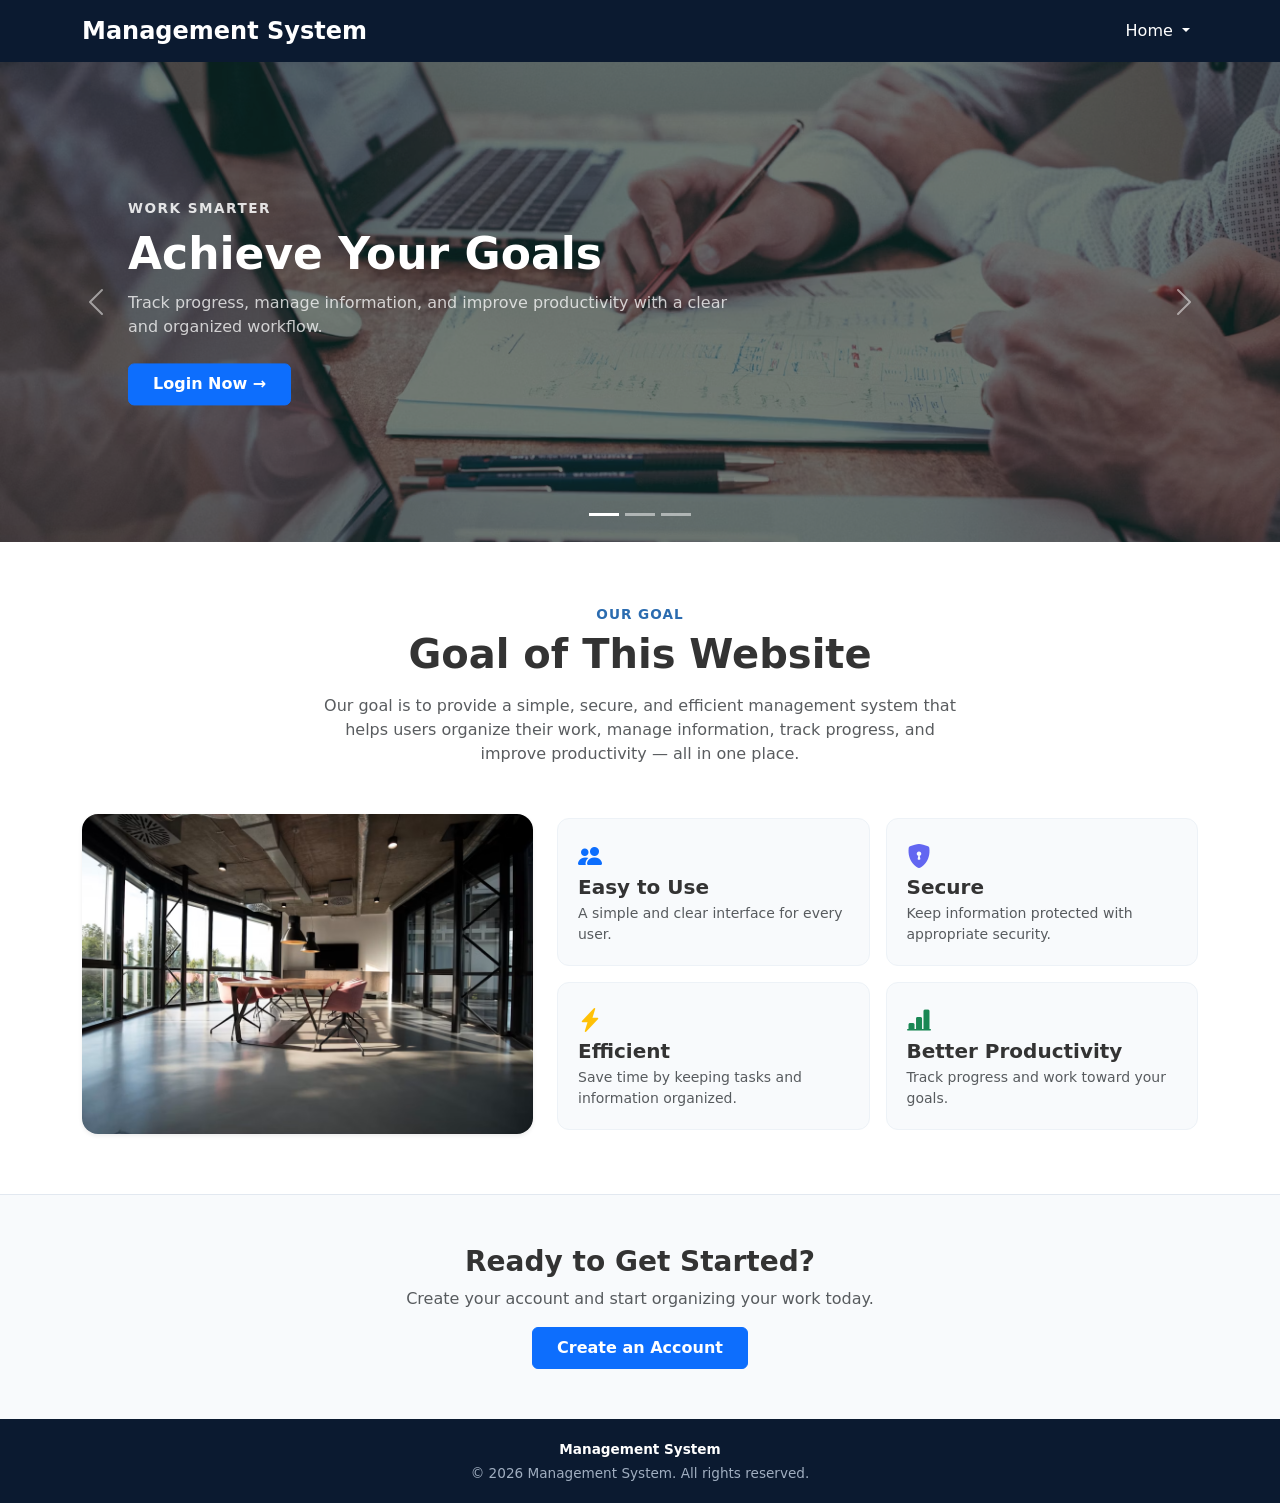
==== index.html @ 51155a09 "feat: complete management system website" ====
<!DOCTYPE html>
<html lang="en">

<head>
    <meta charset="UTF-8">
    <meta name="viewport" content="width=device-width, initial-scale=1.0">
    <title>Management System</title>

    <!-- Bootstrap 5 CSS -->
    <link href="https://cdn.jsdelivr.net/npm/bootstrap@5.3.3/dist/css/bootstrap.min.css" rel="stylesheet">
    <!-- Bootstrap Icons -->
    <link rel="stylesheet" href="https://cdn.jsdelivr.net/npm/bootstrap-icons@1.11.3/font/bootstrap-icons.min.css">
    <link rel="stylesheet" href="style.css">
</head>

<body>

    <!-- ================= HEADER / NAVBAR ================= -->
    <nav class="navbar navbar-expand-lg navbar-dark custom-navbar py-2">
        <div class="container">
            <a class="navbar-brand fw-bold fs-4" href="index.html">Management System</a>

            <!-- Menu góc phải -->
            <div class="ms-auto">
                <ul class="navbar-nav">
                    <li class="nav-item dropdown">
                        <a class="nav-link dropdown-toggle text-white" href="#" role="button" data-bs-toggle="dropdown"
                            aria-expanded="false">
                            Home
                        </a>
                        <ul class="dropdown-menu dropdown-menu-end shadow">
                            <li><a class="dropdown-item" href="login.html">Login</a></li>
                            <li><a class="dropdown-item" href="#">Sign Up</a></li>
                            <li>
                                <hr class="dropdown-divider">
                            </li>
                            <li><a class="dropdown-item" href="#">Help</a></li>
                        </ul>
                    </li>
                </ul>
            </div>
        </div>
    </nav>

    <!-- ================= HERO SLIDER (CAROUSEL) ================= -->
    <div id="heroCarousel" class="carousel slide" data-bs-ride="carousel">
        <!-- Nút chấm chuyển slide -->
        <div class="carousel-indicators">
            <button type="button" data-bs-target="#heroCarousel" data-bs-slide-to="0" class="active"
                aria-current="true"></button>
            <button type="button" data-bs-target="#heroCarousel" data-bs-slide-to="1"></button>
            <button type="button" data-bs-target="#heroCarousel" data-bs-slide-to="2"></button>
        </div>

        <div class="carousel-inner">
            <!-- Slide 1 -->
            <div class="carousel-item active">
                <img src="images/photo-1454165804606-c3d57bc86b40.avif"
                    alt="Work Smarter">
                <div class="carousel-caption-custom">
                    <div class="subtitle">WORK SMARTER</div>
                    <h1>Achieve Your Goals</h1>
                    <p class="fs-6 opacity-75 mb-4">Track progress, manage information, and improve productivity with a
                        clear and organized workflow.</p>
                    <a href="login.html" class="btn btn-primary px-4 py-2 rounded-2 fw-semibold">Login Now &rarr;</a>
                </div>
            </div>

            <!-- Slide 2 -->
            <div class="carousel-item">
                <img src="images/photo-1521737711867-e3b97375f902.avif"
                    alt="Work Together">
                <div class="carousel-caption-custom">
                    <div class="subtitle">WORK TOGETHER</div>
                    <h1>Better Team Collaboration</h1>
                    <p class="fs-6 opacity-75 mb-4">Keep your team connected, organize responsibilities, and manage
                        tasks in one convenient place.</p>
                    <a href="#" class="btn btn-primary px-4 py-2 rounded-2 fw-semibold">Join Us &rarr;</a>
                </div>
            </div>

            <!-- Slide 3 -->
            <div class="carousel-item">
                <img src="images/photo-1497366754035-f200968a6e72.avif"
                    alt="Welcome">
                <div class="carousel-caption-custom">
                    <div class="subtitle">WELCOME TO OUR PLATFORM</div>
                    <h1>Management Made Simple</h1>
                    <p class="fs-6 opacity-75 mb-4">Simplify your work, stay organized, and achieve more with our
                        easy-to-use management system.</p>
                    <a href="#" class="btn btn-primary px-4 py-2 rounded-2 fw-semibold">Get Started &rarr;</a>
                </div>
            </div>
        </div>

        <!-- Nút điều hướng Previous / Next -->
        <button class="carousel-control-prev" type="button" data-bs-target="#heroCarousel" data-bs-slide="prev">
            <span class="carousel-control-prev-icon" aria-hidden="true"></span>
            <span class="visually-hidden">Previous</span>
        </button>
        <button class="carousel-control-next" type="button" data-bs-target="#heroCarousel" data-bs-slide="next">
            <span class="carousel-control-next-icon" aria-hidden="true"></span>
            <span class="visually-hidden">Next</span>
        </button>
    </div>

    <!-- ================= GOAL SECTION ================= -->
    <section class="goal-section">
        <div class="container">
            <div class="text-center mb-5">
                <span class="goal-badge">OUR GOAL</span>
                <h2 class="fw-bold fs-1 mt-1 mb-3">Goal of This Website</h2>
                <p class="text-muted mx-auto" style="max-width: 650px;">
                    Our goal is to provide a simple, secure, and efficient management system that helps users organize
                    their work, manage information, track progress, and improve productivity — all in one place.
                </p>
            </div>

            <div class="row g-4 align-items-center">
                <!-- Cột ảnh bên trái -->
                <div class="col-lg-5">
                    <img src="images/photo-1497366811353-6870744d04b2.avif"
                        alt="Office Goal" class="img-fluid rounded-4 shadow-sm w-100"
                        style="object-fit: cover; height: 320px;">
                </div>

                <!-- Cột 4 thẻ bên phải -->
                <div class="col-lg-7">
                    <div class="row g-3">
                        <div class="col-sm-6">
                            <div class="feature-card">
                                <i class="bi bi-people-fill feature-icon text-primary"></i>
                                <h5 class="fw-bold mb-1">Easy to Use</h5>
                                <p class="text-muted small mb-0">A simple and clear interface for every user.</p>
                            </div>
                        </div>
                        <div class="col-sm-6">
                            <div class="feature-card">
                                <i class="bi bi-shield-lock-fill feature-icon" style="color: #6366f1;"></i>
                                <h5 class="fw-bold mb-1">Secure</h5>
                                <p class="text-muted small mb-0">Keep information protected with appropriate security.
                                </p>
                            </div>
                        </div>
                        <div class="col-sm-6">
                            <div class="feature-card">
                                <i class="bi bi-lightning-charge-fill feature-icon text-warning"></i>
                                <h5 class="fw-bold mb-1">Efficient</h5>
                                <p class="text-muted small mb-0">Save time by keeping tasks and information organized.
                                </p>
                            </div>
                        </div>
                        <div class="col-sm-6">
                            <div class="feature-card">
                                <i class="bi bi-bar-chart-line-fill feature-icon text-success"></i>
                                <h5 class="fw-bold mb-1">Better Productivity</h5>
                                <p class="text-muted small mb-0">Track progress and work toward your goals.</p>
                            </div>
                        </div>
                    </div>
                </div>
            </div>
        </div>
    </section>

    <!-- ================= CALL TO ACTION ================= -->
    <section class="cta-section">
        <div class="container">
            <h3 class="fw-bold mb-2">Ready to Get Started?</h3>
            <p class="text-muted mb-3">Create your account and start organizing your work today.</p>
            <a href="#" class="btn btn-primary px-4 py-2 rounded-2 fw-semibold">Create an Account</a>
        </div>
    </section>

    <!-- ================= FOOTER ================= -->
    <footer>
        <div class="container">
            <p class="fw-semibold mb-1 text-white">Management System</p>
            <p class="mb-0">&copy; 2026 Management System. All rights reserved.</p>
        </div>
    </footer>

    <!-- Bootstrap 5 JS Bundle -->
    <script src="https://cdn.jsdelivr.net/npm/bootstrap@5.3.3/dist/js/bootstrap.bundle.min.js"></script>
    <!-- File JS riêng của bạn -->
    <script src="script.js"></script>
</body>

</html>
---- style.css ----
/* ================= GLOBAL & NAVBAR ================= */
body {
  font-family: system-ui, -apple-system, "Segoe UI", Roboto, "Helvetica Neue", Arial, sans-serif;
  color: #333;
}

.custom-navbar {
  background-color: #0b1a30; /* Màu xanh đen */
}

/* ================= TRANG INDEX: HERO CAROUSEL ================= */
.carousel-item {
  height: 480px;
  position: relative;
  background-color: #111;
}

.carousel-item img {
  height: 100%;
  width: 100%;
  object-fit: cover;
  opacity: 0.45;
}

.carousel-caption-custom {
  position: absolute;
  top: 50%;
  left: 10%;
  transform: translateY(-50%);
  text-align: left;
  max-width: 600px;
  color: #ffffff;
}

.carousel-caption-custom .subtitle {
  font-size: 0.85rem;
  letter-spacing: 1.5px;
  font-weight: 700;
  text-transform: uppercase;
  opacity: 0.85;
}

.carousel-caption-custom h1 {
  font-size: 2.75rem;
  font-weight: 800;
  margin: 10px 0;
}

/* ================= TRANG INDEX: GOAL SECTION ================= */
.goal-section {
  padding: 60px 0;
  background-color: #ffffff;
}

.goal-badge {
  color: #2b6cb0;
  font-weight: 700;
  font-size: 0.85rem;
  letter-spacing: 1px;
  text-transform: uppercase;
}

.feature-card {
  border: 1px solid #edf2f7;
  border-radius: 12px;
  padding: 20px;
  background: #f8fafc;
  transition: all 0.2s ease;
  height: 100%;
}

.feature-card:hover {
  box-shadow: 0 4px 12px rgba(0, 0, 0, 0.06);
}

.feature-icon {
  font-size: 1.5rem;
  margin-bottom: 10px;
}

.cta-section {
  background-color: #f8fafc;
  padding: 50px 0;
  text-align: center;
  border-top: 1px solid #e2e8f0;
}

/* ================= FOOTER ================= */
footer {
  background-color: #0b1a30;
  color: #a0aec0;
  text-align: center;
  padding: 20px 0;
  font-size: 0.85rem;
}

/* ================= TRANG LOGIN ================= */
.login-body {
  background-color: #f8fafc;
  min-height: 100vh;
  display: flex;
  align-items: center;
  justify-content: center;
}

.login-container {
  width: 100%;
  max-width: 440px;
  padding: 20px;
}

.brand-logo-circle {
  width: 56px;
  height: 56px;
  background-color: #6366f1;
  color: #ffffff;
  border-radius: 12px;
  display: flex;
  align-items: center;
  justify-content: center;
  font-size: 1.75rem;
  font-weight: bold;
}

.login-card {
  border-radius: 16px;
}

.btn-purple {
  background-color: #6366f1;
  border-color: #6366f1;
}

.btn-purple:hover {
  background-color: #4f46e5;
  border-color: #4f46e5;
}

.link-purple {
  color: #6366f1;
}

/* ================= TRANG HOME (COURSES) ================= */
.welcome-box {
  background-color: #ffffff;
  border: 1px solid #e2e8f0;
}

.course-card {
  border-radius: 12px;
  border: 1px solid #e2e8f0;
  border-left-width: 6px; /* Điểm nhấn viền màu bên trái */
}

/* 4 màu viền thẻ khóa học */
.border-top-coral {
  border-left-color: #f87171 !important;
}

.border-top-blue {
  border-left-color: #38bdf8 !important;
}

.border-top-purple {
  border-left-color: #a855f7 !important;
}

.border-top-yellow {
  border-left-color: #facc15 !important;
}
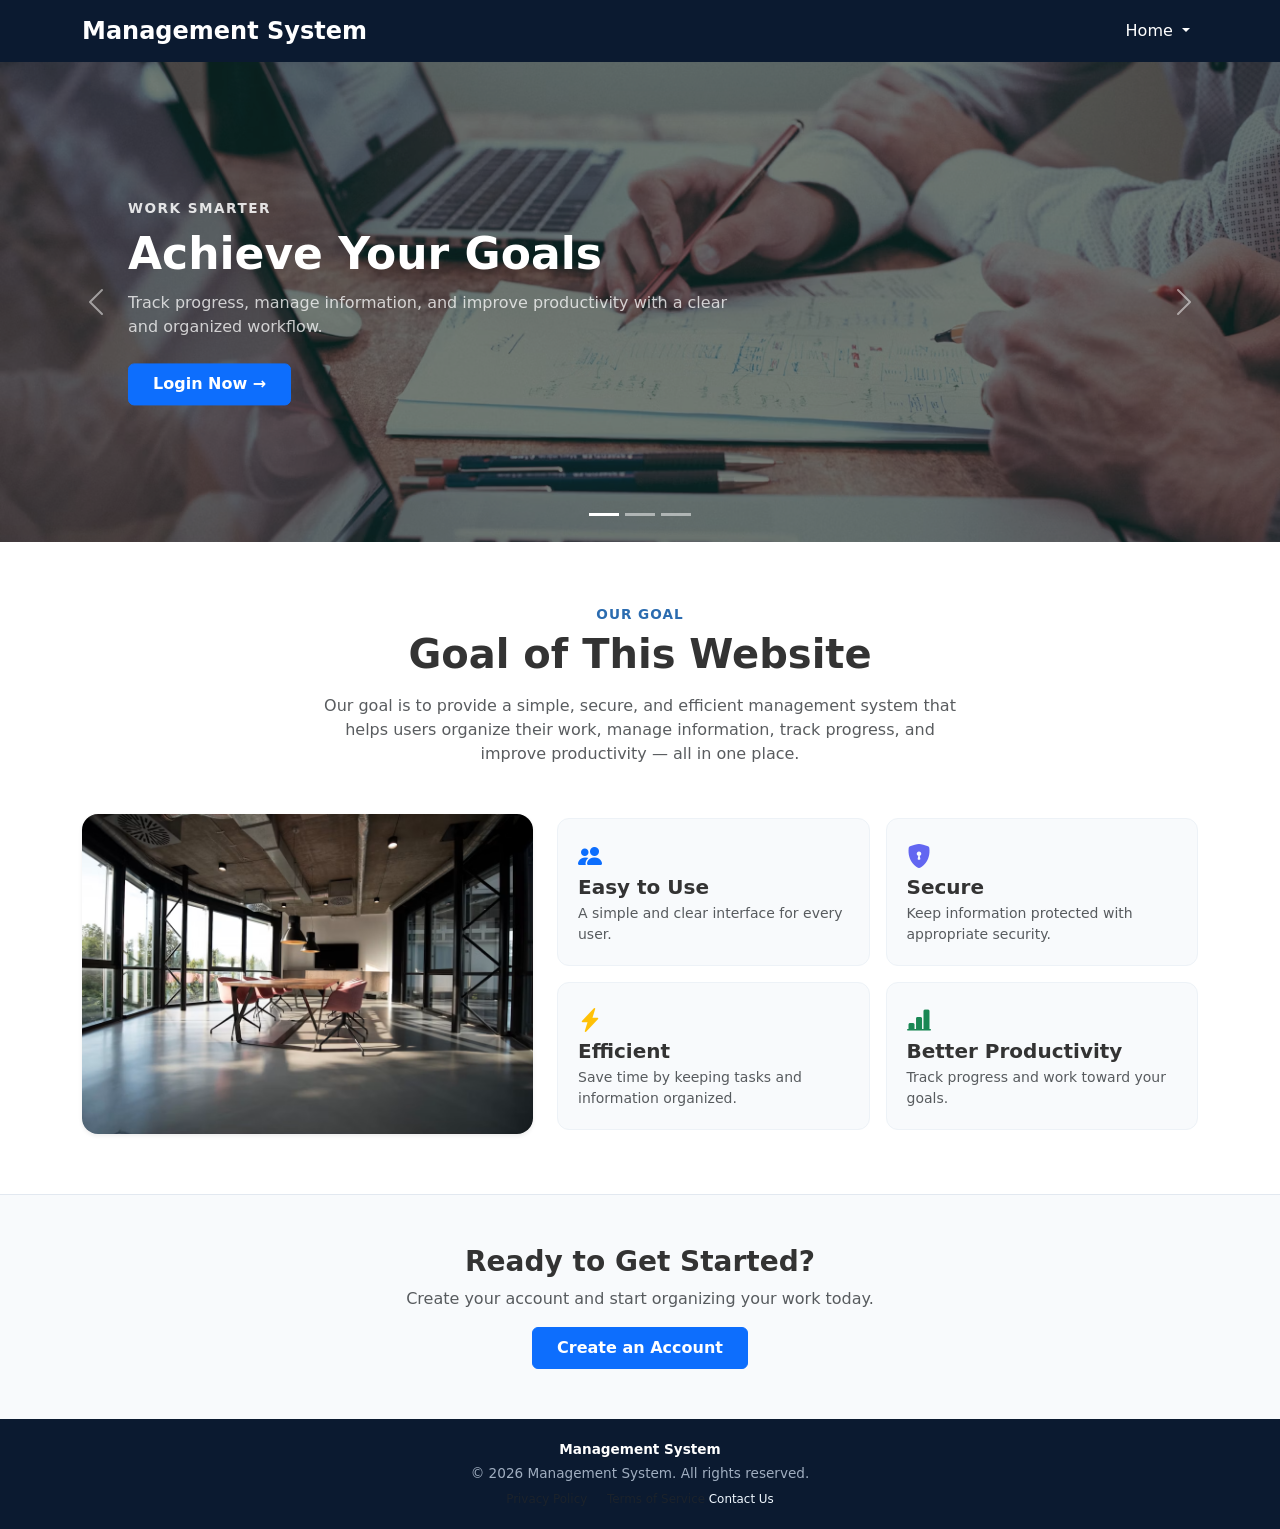
==== commit 0a7df5a8: "Update index page" ====
--- a/index.html
+++ b/index.html
@@ -6,21 +6,18 @@
     <meta name="viewport" content="width=device-width, initial-scale=1.0">
     <title>Management System</title>
 
-    <!-- Bootstrap 5 CSS -->
     <link href="https://cdn.jsdelivr.net/npm/bootstrap@5.3.3/dist/css/bootstrap.min.css" rel="stylesheet">
-    <!-- Bootstrap Icons -->
     <link rel="stylesheet" href="https://cdn.jsdelivr.net/npm/bootstrap-icons@1.11.3/font/bootstrap-icons.min.css">
     <link rel="stylesheet" href="style.css">
 </head>
 
 <body>
 
-    <!-- ================= HEADER / NAVBAR ================= -->
+    <!-- ======== HEADER / NAVBAR ============ -->
     <nav class="navbar navbar-expand-lg navbar-dark custom-navbar py-2">
         <div class="container">
             <a class="navbar-brand fw-bold fs-4" href="index.html">Management System</a>
 
-            <!-- Menu góc phải -->
             <div class="ms-auto">
                 <ul class="navbar-nav">
                     <li class="nav-item dropdown">
@@ -42,9 +39,8 @@
         </div>
     </nav>
 
-    <!-- ================= HERO SLIDER (CAROUSEL) ================= -->
+    <!-- ========== HERO SLIDER (CAROUSEL) ============= -->
     <div id="heroCarousel" class="carousel slide" data-bs-ride="carousel">
-        <!-- Nút chấm chuyển slide -->
         <div class="carousel-indicators">
             <button type="button" data-bs-target="#heroCarousel" data-bs-slide-to="0" class="active"
                 aria-current="true"></button>
@@ -53,10 +49,8 @@
         </div>
 
         <div class="carousel-inner">
-            <!-- Slide 1 -->
             <div class="carousel-item active">
-                <img src="images/photo-1454165804606-c3d57bc86b40.avif"
-                    alt="Work Smarter">
+                <img src="images/photo-1454165804606-c3d57bc86b40.avif" alt="Work Smarter">
                 <div class="carousel-caption-custom">
                     <div class="subtitle">WORK SMARTER</div>
                     <h1>Achieve Your Goals</h1>
@@ -66,10 +60,8 @@
                 </div>
             </div>
 
-            <!-- Slide 2 -->
             <div class="carousel-item">
-                <img src="images/photo-1521737711867-e3b97375f902.avif"
-                    alt="Work Together">
+                <img src="images/photo-1521737711867-e3b97375f902.avif" alt="Work Together">
                 <div class="carousel-caption-custom">
                     <div class="subtitle">WORK TOGETHER</div>
                     <h1>Better Team Collaboration</h1>
@@ -79,10 +71,8 @@
                 </div>
             </div>
 
-            <!-- Slide 3 -->
             <div class="carousel-item">
-                <img src="images/photo-1497366754035-f200968a6e72.avif"
-                    alt="Welcome">
+                <img src="images/photo-1497366754035-f200968a6e72.avif" alt="Welcome">
                 <div class="carousel-caption-custom">
                     <div class="subtitle">WELCOME TO OUR PLATFORM</div>
                     <h1>Management Made Simple</h1>
@@ -93,7 +83,6 @@
             </div>
         </div>
 
-        <!-- Nút điều hướng Previous / Next -->
         <button class="carousel-control-prev" type="button" data-bs-target="#heroCarousel" data-bs-slide="prev">
             <span class="carousel-control-prev-icon" aria-hidden="true"></span>
             <span class="visually-hidden">Previous</span>
@@ -104,7 +93,7 @@
         </button>
     </div>
 
-    <!-- ================= GOAL SECTION ================= -->
+    <!-- ========= GOAL SECTION ============= -->
     <section class="goal-section">
         <div class="container">
             <div class="text-center mb-5">
@@ -117,14 +106,11 @@
             </div>
 
             <div class="row g-4 align-items-center">
-                <!-- Cột ảnh bên trái -->
                 <div class="col-lg-5">
-                    <img src="images/photo-1497366811353-6870744d04b2.avif"
-                        alt="Office Goal" class="img-fluid rounded-4 shadow-sm w-100"
-                        style="object-fit: cover; height: 320px;">
+                    <img src="images/photo-1497366811353-6870744d04b2.avif" alt="Office Goal"
+                        class="img-fluid rounded-4 shadow-sm w-100" style="object-fit: cover; height: 320px;">
                 </div>
 
-                <!-- Cột 4 thẻ bên phải -->
                 <div class="col-lg-7">
                     <div class="row g-3">
                         <div class="col-sm-6">
@@ -163,7 +149,7 @@
         </div>
     </section>
 
-    <!-- ================= CALL TO ACTION ================= -->
+    <!-- =========== CALL TO ACTION ============== -->
     <section class="cta-section">
         <div class="container">
             <h3 class="fw-bold mb-2">Ready to Get Started?</h3>
@@ -172,17 +158,26 @@
         </div>
     </section>
 
-    <!-- ================= FOOTER ================= -->
+    <!-- ======= FOOTER ============= -->
     <footer>
         <div class="container">
             <p class="fw-semibold mb-1 text-white">Management System</p>
             <p class="mb-0">&copy; 2026 Management System. All rights reserved.</p>
         </div>
+        <address class="text-center text-muted small mb-0 mt-2">
+            <a href="#" class="text-decoration-none text-muted me-3">Privacy Policy</a>
+            <a href="#" class="text-decoration-none text-muted">Terms of Service</a>
+            <a href="https://mail.google.com/mail/?view=cm&fs=1&to=phucnguyen3092005@gmail.com" 
+                target="_blank"
+                rel="noopener noreferrer" 
+                class="text-decoration-none" 
+                style="color: aliceblue;">
+                Contact Us
+            </a>
+        </address>
     </footer>
 
-    <!-- Bootstrap 5 JS Bundle -->
     <script src="https://cdn.jsdelivr.net/npm/bootstrap@5.3.3/dist/js/bootstrap.bundle.min.js"></script>
-    <!-- File JS riêng của bạn -->
     <script src="script.js"></script>
 </body>
 
--- a/style.css
+++ b/style.css
@@ -5,7 +5,7 @@
 }
 
 .custom-navbar {
-  background-color: #0b1a30; /* Màu xanh đen */
+  background-color: #0b1a30;
 }
 
 /* ================= TRANG INDEX: HERO CAROUSEL ================= */
@@ -149,10 +149,9 @@
 .course-card {
   border-radius: 12px;
   border: 1px solid #e2e8f0;
-  border-left-width: 6px; /* Điểm nhấn viền màu bên trái */
+  border-left-width: 6px; 
 }
 
-/* 4 màu viền thẻ khóa học */
 .border-top-coral {
   border-left-color: #f87171 !important;
 }
